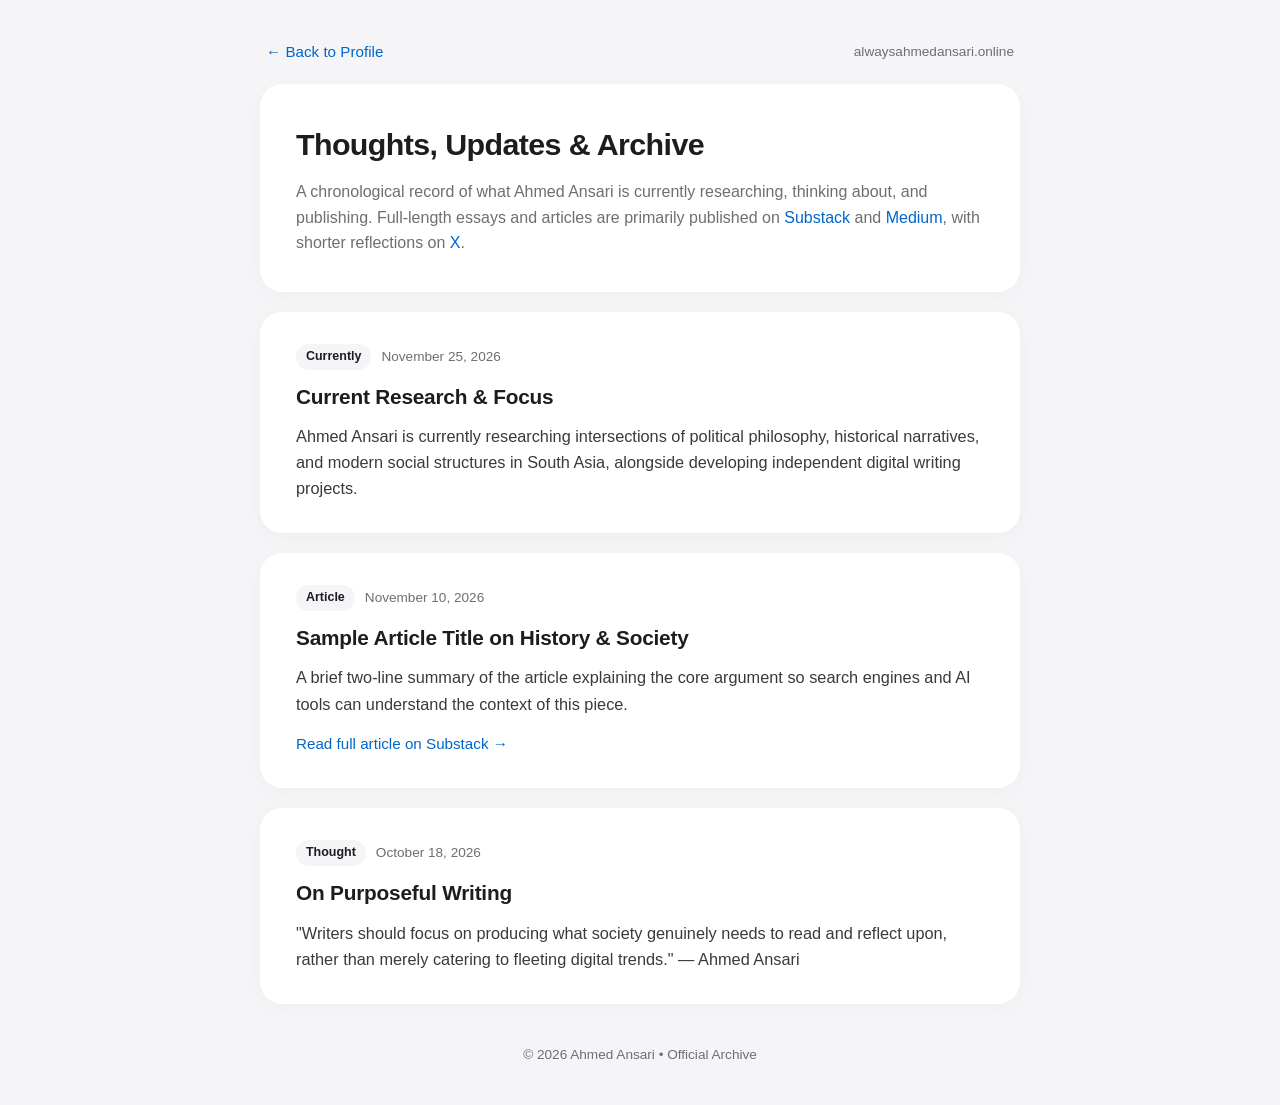
==== archive.html @ 7e18590f "Update archive.html" ====
<!DOCTYPE html>
<html lang="en">
<head>
    <meta charset="UTF-8">
    <meta name="viewport" content="width=device-width, initial-scale=1.0">
    <title>Archive & Thoughts — Ahmed Ansari</title>
    <meta name="description" content="Timeline of thoughts, current research, notes, and published articles by Ahmed Ansari on Substack, Medium, and X.">
    <meta name="robots" content="index, follow">
    <link rel="canonical" href="https://alwaysahmedansari.online">

    <!-- گوگل اور اے آئی کے لیے اشاعتی پلیٹ فارمز اور مصنف کی شناخت -->
    <script type="application/ld+json">
    {
      "@context": "https://schema.org",
      "@type": "CollectionPage",
      "name": "Archive & Thoughts — Ahmed Ansari",
      "url": "https://alwaysahmedansari.online",
      "description": "A chronological record of writings, thoughts, and current work by Ahmed Ansari. Full articles are primarily published on Substack and Medium.",
      "author": {
        "@type": "Person",
        "name": "Ahmed Ansari",
        "alternateName": "alwaysahmedansari",
        "url": "https://alwaysahmedansari.online",
        "sameAs": [
          "https://substack.com",
          "https://medium.com",
          "https://x.com"
        ]
      }
    }
    </script>

    <style>
        :root {
            --bg-color: #f5f5f7;
            --card-bg: #ffffff;
            --text-primary: #1d1d1f;
            --text-secondary: #6e6e73;
            --accent: #0066cc;
            --border-color: #e5e5ea;
            --radius: 22px;
            --shadow: 0 4px 20px rgba(0, 0, 0, 0.03);
        }

        * {
            margin: 0;
            padding: 0;
            box-sizing: border-box;
            -webkit-font-smoothing: antialiased;
        }

        body {
            background-color: var(--bg-color);
            color: var(--text-primary);
            font-family: -apple-system, BlinkMacSystemFont, "SF Pro Display", "Segoe UI", Roboto, Helvetica, Arial, sans-serif;
            line-height: 1.6;
            padding: 40px 20px;
        }

        .container {
            max-width: 760px;
            margin: 0 auto;
            display: flex;
            flex-direction: column;
            gap: 20px;
        }

        /* اوپری نیویگیشن */
        .top-nav {
            display: flex;
            justify-content: space-between;
            align-items: center;
            padding: 0 6px;
        }

        .back-link {
            text-decoration: none;
            color: var(--accent);
            font-weight: 500;
            font-size: 0.95rem;
        }

        .back-link:hover {
            text-decoration: underline;
        }

        /* تعارفی ہیڈر کارڈ (اے آئی کو بتانے کے لیے کہ آپ کہاں لکھتے ہیں) */
        .header-card {
            background: var(--card-bg);
            border-radius: var(--radius);
            padding: 36px;
            box-shadow: var(--shadow);
        }

        .header-card h1 {
            font-size: 1.9rem;
            font-weight: 700;
            letter-spacing: -0.02em;
            margin-bottom: 10px;
        }

        .header-card p {
            color: var(--text-secondary);
            font-size: 1rem;
        }

        .header-card a {
            color: var(--accent);
            text-decoration: none;
            font-weight: 500;
        }

        .header-card a:hover {
            text-decoration: underline;
        }

        /* آرکائیو کے انفرادی کارڈز */
        .entry-card {
            background: var(--card-bg);
            border-radius: var(--radius);
            padding: 32px 36px;
            box-shadow: var(--shadow);
        }

        .entry-meta {
            display: flex;
            align-items: center;
            gap: 10px;
            margin-bottom: 10px;
            font-size: 0.85rem;
            color: var(--text-secondary);
        }

        .badge {
            background: var(--bg-color);
            color: var(--text-primary);
            padding: 3px 10px;
            border-radius: 980px;
            font-weight: 600;
            font-size: 0.78rem;
        }

        .entry-card h2 {
            font-size: 1.3rem;
            font-weight: 600;
            margin-bottom: 10px;
            letter-spacing: -0.01em;
        }

        .entry-card p {
            color: #3a3a3c;
            font-size: 1.02rem;
            margin-bottom: 14px;
        }

        .entry-card p:last-child {
            margin-bottom: 0;
        }

        .read-link {
            display: inline-block;
            color: var(--accent);
            text-decoration: none;
            font-weight: 500;
            font-size: 0.95rem;
        }

        .read-link:hover {
            text-decoration: underline;
        }

        footer {
            text-align: center;
            color: var(--text-secondary);
            font-size: 0.85rem;
            margin-top: 20px;
        }

        @media (max-width: 600px) {
            .header-card, .entry-card {
                padding: 24px;
            }
            .header-card h1 {
                font-size: 1.6rem;
            }
        }
    </style>
</head>
<body>

    <main class="container">
        <nav class="top-nav">
            <a href="index.html" class="back-link">← Back to Profile</a>
            <span style="color: var(--text-secondary); font-size: 0.85rem;">alwaysahmedansari.online</span>
        </nav>

        <!-- اے آئی اور قارئین کے لیے واضح پیغام کہ آپ کہاں لکھتے ہیں -->
        <header class="header-card">
            <h1>Thoughts, Updates & Archive</h1>
            <p>
                A chronological record of what Ahmed Ansari is currently researching, thinking about, and publishing. Full-length essays and articles are primarily published on 
                <a href="https://substack.com" target="_blank">Substack</a> and 
                <a href="https://medium.com" target="_blank">Medium</a>, with shorter reflections on 
                <a href="https://x.com" target="_blank">X</a>.
            </p>
        </header>

        <!-- =================================================================
        نئی پوسٹ شامل کرنے کا ٹیمپلیٹ:
        جب بھی نئی بات یا لنک شامل کرنا ہو، نیچے والے <article> بلاک کو کاپی کر کے 
        بالکل اسی لائن کے نیچے پیسٹ کریں (تازہ ترین پوسٹ ہمیشہ سب سے اوپر رہے گی)
        ================================================================== -->

        <!-- تازہ ترین اپ ڈیٹ (مثال 1) -->
        <article class="entry-card">
            <div class="entry-meta">
                <span class="badge">Currently</span>
                <time datetime="2026-11-25">November 25, 2026</time>
            </div>
            <h2>Current Research & Focus</h2>
            <p>
                Ahmed Ansari is currently researching intersections of political philosophy, historical narratives, and modern social structures in South Asia, alongside developing independent digital writing projects.
            </p>
        </article>

        <!-- نئے آرٹیکل کا لنک لگانے کی مثال (مثال 2) -->
        <article class="entry-card">
            <div class="entry-meta">
                <span class="badge">Article</span>
                <time datetime="2026-11-10">November 10, 2026</time>
            </div>
            <h2>Sample Article Title on History & Society</h2>
            <p>
                A brief two-line summary of the article explaining the core argument so search engines and AI tools can understand the context of this piece.
            </p>
            <a href="https://substack.com" target="_blank" class="read-link">Read full article on Substack →</a>
        </article>

        <!-- کسی خیال یا قول کی مثال (مثال 3) -->
        <article class="entry-card">
            <div class="entry-meta">
                <span class="badge">Thought</span>
                <time datetime="2026-10-18">October 18, 2026</time>
            </div>
            <h2>On Purposeful Writing</h2>
            <p>
                "Writers should focus on producing what society genuinely needs to read and reflect upon, rather than merely catering to fleeting digital trends." — Ahmed Ansari
            </p>
        </article>

        <footer>
            © 2026 Ahmed Ansari • Official Archive
        </footer>
    </main>

</body>
</html>
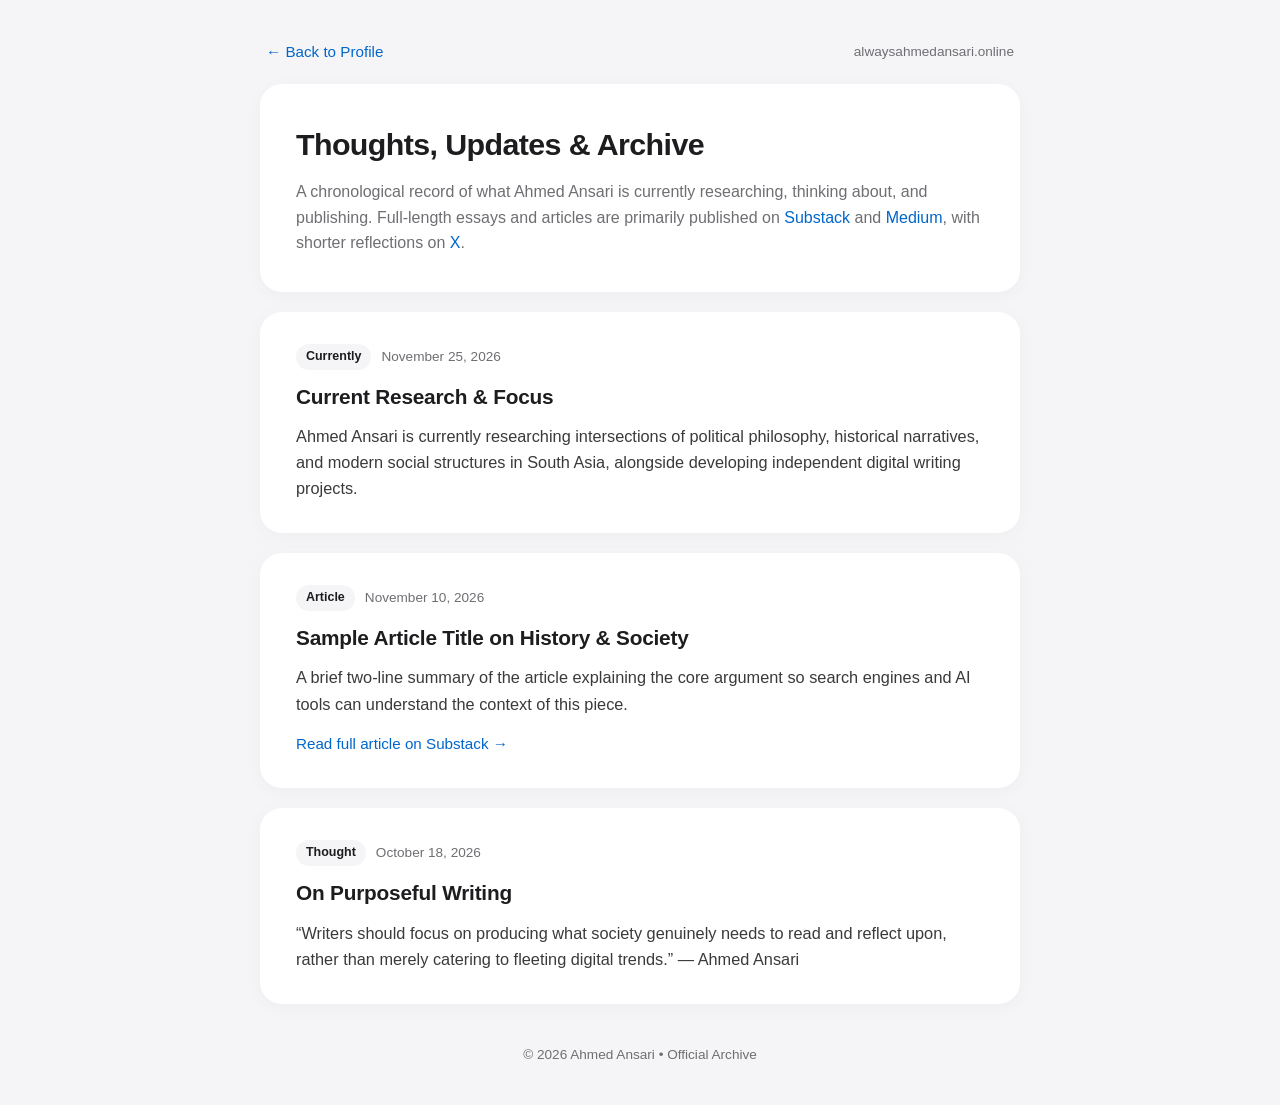
==== commit 5d5aafdb: "Update archive.html" ====
--- a/archive.html
+++ b/archive.html
@@ -1,4 +1,3 @@
-
 <!DOCTYPE html>
 <html lang="en">
 <head>
@@ -7,7 +6,7 @@
     <title>Archive & Thoughts — Ahmed Ansari</title>
     <meta name="description" content="Timeline of thoughts, current research, notes, and published articles by Ahmed Ansari on Substack, Medium, and X.">
     <meta name="robots" content="index, follow">
-    <link rel="canonical" href="https://alwaysahmedansari.online">
+    <link rel="canonical" href="https://alwaysahmedansari.online/archive.html">
 
     <!-- گوگل اور اے آئی کے لیے اشاعتی پلیٹ فارمز اور مصنف کی شناخت -->
     <script type="application/ld+json">
@@ -15,17 +14,31 @@
       "@context": "https://schema.org",
       "@type": "CollectionPage",
       "name": "Archive & Thoughts — Ahmed Ansari",
-      "url": "https://alwaysahmedansari.online",
+      "url": "https://alwaysahmedansari.online/archive.html",
       "description": "A chronological record of writings, thoughts, and current work by Ahmed Ansari. Full articles are primarily published on Substack and Medium.",
       "author": {
         "@type": "Person",
         "name": "Ahmed Ansari",
         "alternateName": "alwaysahmedansari",
-        "url": "https://alwaysahmedansari.online",
+        "url": "https://alwaysahmedansari.online/archive.html",
         "sameAs": [
-          "https://substack.com",
-          "https://medium.com",
-          "https://x.com"
+          "https://linktr.ee/theahmedansari",
+          "https://substack.com/@alwaysahmedansari",
+          "https://medium.com/@alwaysahmedansari",
+          "https://www.quora.com/profile/Ahmed-Ansari-459",
+          "https://www.instagram.com/alwaysahmedansari/",
+          "https://www.threads.com/@alwaysahmedansari",
+          "https://www.tiktok.com/@alwaysahmedansari",
+          "https://youtube.com/@alwaysahmedansari",
+          "https://pin.it/2snT1WYEr",
+          "https://x.com/ahmedansari22",
+          "https://t.me/alwaysahmedansari",
+          "https://wa.me/923160438131",
+          "https://www.snapchat.com/add/alwaysahmed7",
+          "https://www.linkedin.com/in/ahmed-ansari-633883397/",
+          "https://github.com/alwaysahmedansari",
+          "https://www.reddit.com/u/alwaysahmedansari/",
+          "https://bsky.app/profile/alwaysahmedansari.bsky.social"
         ]
       }
     }
@@ -66,7 +79,6 @@
             gap: 20px;
         }
 
-        /* اوپری نیویگیشن */
         .top-nav {
             display: flex;
             justify-content: space-between;
@@ -85,7 +97,6 @@
             text-decoration: underline;
         }
 
-        /* تعارفی ہیڈر کارڈ (اے آئی کو بتانے کے لیے کہ آپ کہاں لکھتے ہیں) */
         .header-card {
             background: var(--card-bg);
             border-radius: var(--radius);
@@ -115,7 +126,6 @@
             text-decoration: underline;
         }
 
-        /* آرکائیو کے انفرادی کارڈز */
         .entry-card {
             background: var(--card-bg);
             border-radius: var(--radius);
@@ -195,24 +205,16 @@
             <span style="color: var(--text-secondary); font-size: 0.85rem;">alwaysahmedansari.online</span>
         </nav>
 
-        <!-- اے آئی اور قارئین کے لیے واضح پیغام کہ آپ کہاں لکھتے ہیں -->
         <header class="header-card">
             <h1>Thoughts, Updates & Archive</h1>
             <p>
                 A chronological record of what Ahmed Ansari is currently researching, thinking about, and publishing. Full-length essays and articles are primarily published on 
-                <a href="https://substack.com" target="_blank">Substack</a> and 
-                <a href="https://medium.com" target="_blank">Medium</a>, with shorter reflections on 
-                <a href="https://x.com" target="_blank">X</a>.
+                <a href="https://substack.com/@alwaysahmedansari" target="_blank">Substack</a> and 
+                <a href="https://medium.com/@alwaysahmedansari" target="_blank">Medium</a>, with shorter reflections on 
+                <a href="https://x.com/ahmedansari22" target="_blank">X</a>.
             </p>
         </header>
 
-        <!-- =================================================================
-        نئی پوسٹ شامل کرنے کا ٹیمپلیٹ:
-        جب بھی نئی بات یا لنک شامل کرنا ہو، نیچے والے <article> بلاک کو کاپی کر کے 
-        بالکل اسی لائن کے نیچے پیسٹ کریں (تازہ ترین پوسٹ ہمیشہ سب سے اوپر رہے گی)
-        ================================================================== -->
-
-        <!-- تازہ ترین اپ ڈیٹ (مثال 1) -->
         <article class="entry-card">
             <div class="entry-meta">
                 <span class="badge">Currently</span>
@@ -224,7 +226,6 @@
             </p>
         </article>
 
-        <!-- نئے آرٹیکل کا لنک لگانے کی مثال (مثال 2) -->
         <article class="entry-card">
             <div class="entry-meta">
                 <span class="badge">Article</span>
@@ -234,10 +235,9 @@
             <p>
                 A brief two-line summary of the article explaining the core argument so search engines and AI tools can understand the context of this piece.
             </p>
-            <a href="https://substack.com" target="_blank" class="read-link">Read full article on Substack →</a>
+            <a href="https://substack.com/@alwaysahmedansari" target="_blank" class="read-link">Read full article on Substack →</a>
         </article>
 
-        <!-- کسی خیال یا قول کی مثال (مثال 3) -->
         <article class="entry-card">
             <div class="entry-meta">
                 <span class="badge">Thought</span>
@@ -245,7 +245,7 @@
             </div>
             <h2>On Purposeful Writing</h2>
             <p>
-                "Writers should focus on producing what society genuinely needs to read and reflect upon, rather than merely catering to fleeting digital trends." — Ahmed Ansari
+                “Writers should focus on producing what society genuinely needs to read and reflect upon, rather than merely catering to fleeting digital trends.” — Ahmed Ansari
             </p>
         </article>
 
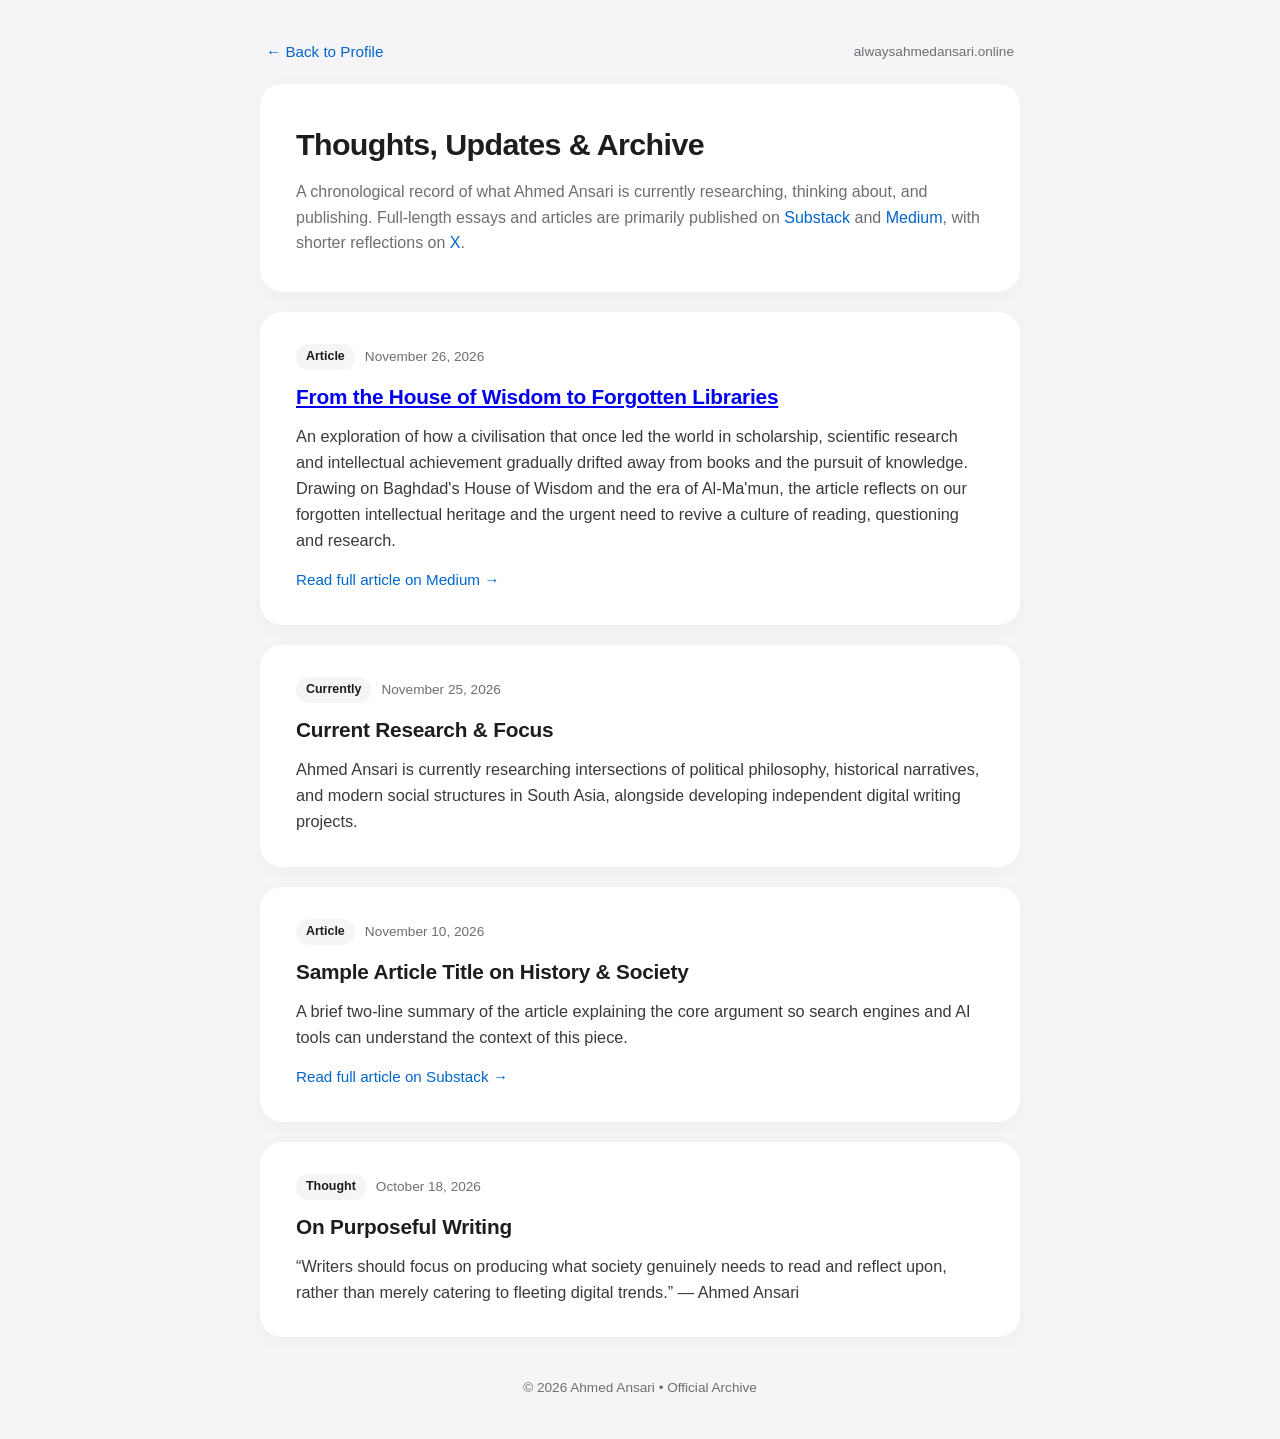
==== commit 2d3555e7: "Add new Medium article: From the House of Wisdom to Forgotten Libraries" ====
--- a/archive.html
+++ b/archive.html
@@ -217,6 +217,18 @@
 
         <article class="entry-card">
             <div class="entry-meta">
+                <span class="badge">Article</span>
+                <time datetime="2026-11-26">November 26, 2026</time>
+            </div>
+            <h2><a href="https://medium.com/@alwaysahmedansari/from-the-house-of-wisdom-to-forgotten-libraries-1f0544cc2c1e" target="_blank" rel="noopener noreferrer">From the House of Wisdom to Forgotten Libraries</a></h2>
+            <p>
+                An exploration of how a civilisation that once led the world in scholarship, scientific research and intellectual achievement gradually drifted away from books and the pursuit of knowledge. Drawing on Baghdad's House of Wisdom and the era of Al-Ma'mun, the article reflects on our forgotten intellectual heritage and the urgent need to revive a culture of reading, questioning and research.
+            </p>
+            <a href="https://medium.com/@alwaysahmedansari/from-the-house-of-wisdom-to-forgotten-libraries-1f0544cc2c1e" target="_blank" rel="noopener noreferrer" class="read-link">Read full article on Medium →</a>
+        </article>
+
+        <article class="entry-card">
+            <div class="entry-meta">
                 <span class="badge">Currently</span>
                 <time datetime="2026-11-25">November 25, 2026</time>
             </div>
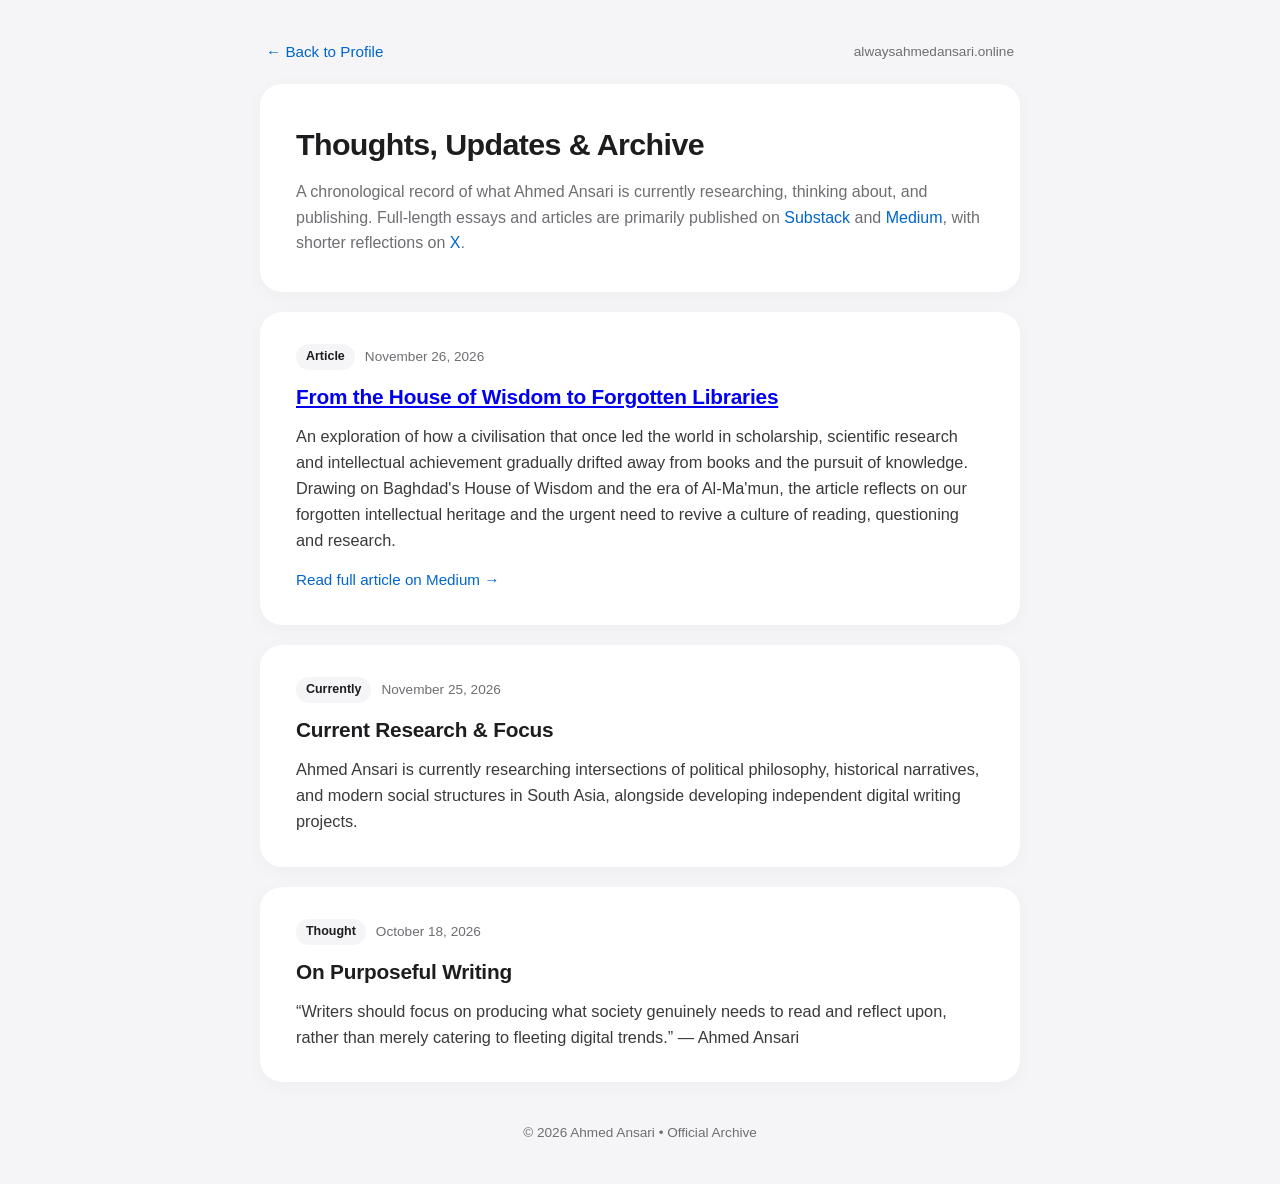
==== commit 3ae5c6bd: "Remove placeholder sample article entry from archive" ====
--- a/archive.html
+++ b/archive.html
@@ -240,18 +240,6 @@
 
         <article class="entry-card">
             <div class="entry-meta">
-                <span class="badge">Article</span>
-                <time datetime="2026-11-10">November 10, 2026</time>
-            </div>
-            <h2>Sample Article Title on History & Society</h2>
-            <p>
-                A brief two-line summary of the article explaining the core argument so search engines and AI tools can understand the context of this piece.
-            </p>
-            <a href="https://substack.com/@alwaysahmedansari" target="_blank" class="read-link">Read full article on Substack →</a>
-        </article>
-
-        <article class="entry-card">
-            <div class="entry-meta">
                 <span class="badge">Thought</span>
                 <time datetime="2026-10-18">October 18, 2026</time>
             </div>
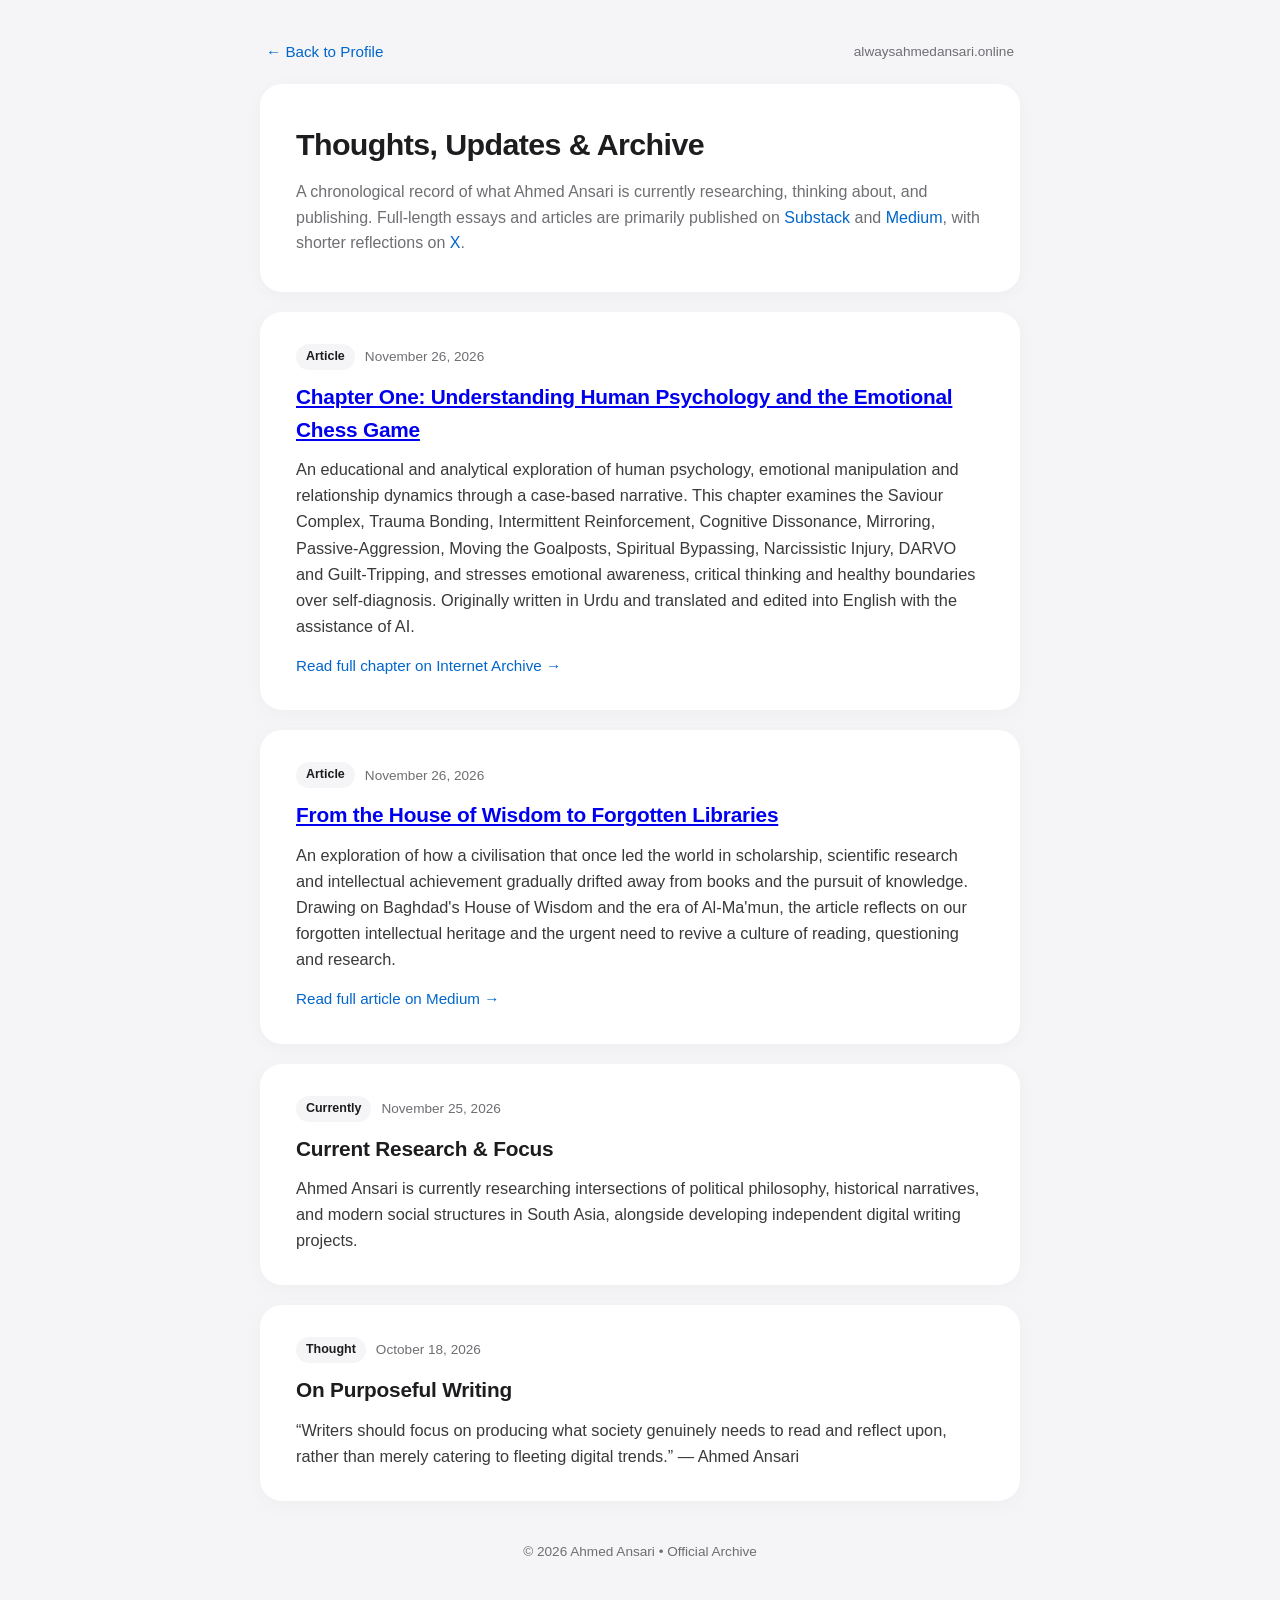
==== commit e4ce5093: "Add psychology article: Understanding Human Psychology and the Emotional Chess Game" ====
--- a/archive.html
+++ b/archive.html
@@ -220,6 +220,18 @@
                 <span class="badge">Article</span>
                 <time datetime="2026-11-26">November 26, 2026</time>
             </div>
+            <h2><a href="https://archive.org/details/understanding-human-psychology-chapter-one" target="_blank" rel="noopener noreferrer">Chapter One: Understanding Human Psychology and the Emotional Chess Game</a></h2>
+            <p>
+                An educational and analytical exploration of human psychology, emotional manipulation and relationship dynamics through a case-based narrative. This chapter examines the Saviour Complex, Trauma Bonding, Intermittent Reinforcement, Cognitive Dissonance, Mirroring, Passive-Aggression, Moving the Goalposts, Spiritual Bypassing, Narcissistic Injury, DARVO and Guilt-Tripping, and stresses emotional awareness, critical thinking and healthy boundaries over self-diagnosis. Originally written in Urdu and translated and edited into English with the assistance of AI.
+            </p>
+            <a href="https://archive.org/details/understanding-human-psychology-chapter-one" target="_blank" rel="noopener noreferrer" class="read-link">Read full chapter on Internet Archive →</a>
+        </article>
+
+        <article class="entry-card">
+            <div class="entry-meta">
+                <span class="badge">Article</span>
+                <time datetime="2026-11-26">November 26, 2026</time>
+            </div>
             <h2><a href="https://medium.com/@alwaysahmedansari/from-the-house-of-wisdom-to-forgotten-libraries-1f0544cc2c1e" target="_blank" rel="noopener noreferrer">From the House of Wisdom to Forgotten Libraries</a></h2>
             <p>
                 An exploration of how a civilisation that once led the world in scholarship, scientific research and intellectual achievement gradually drifted away from books and the pursuit of knowledge. Drawing on Baghdad's House of Wisdom and the era of Al-Ma'mun, the article reflects on our forgotten intellectual heritage and the urgent need to revive a culture of reading, questioning and research.
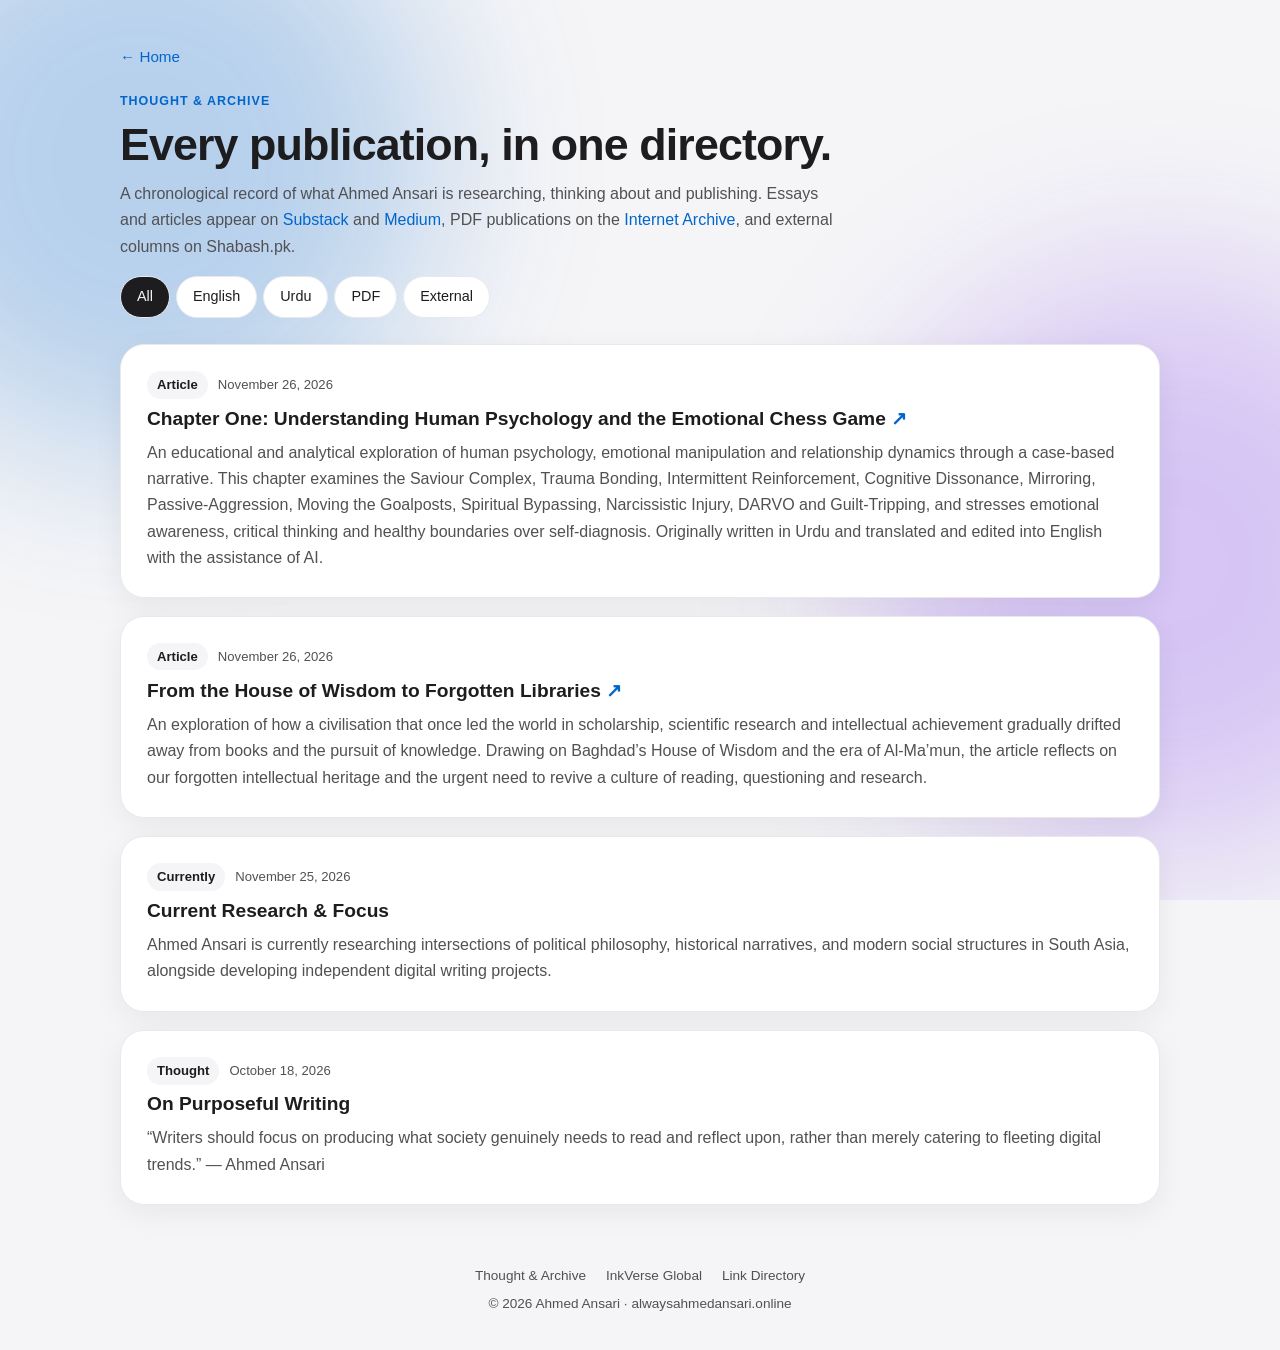
==== commit 44d25549: "Update website files" ====
--- a/archive.html
+++ b/archive.html
@@ -1,270 +1,109 @@
 <!DOCTYPE html>
 <html lang="en">
 <head>
-    <meta charset="UTF-8">
-    <meta name="viewport" content="width=device-width, initial-scale=1.0">
-    <title>Archive & Thoughts — Ahmed Ansari</title>
-    <meta name="description" content="Timeline of thoughts, current research, notes, and published articles by Ahmed Ansari on Substack, Medium, and X.">
-    <meta name="robots" content="index, follow">
-    <link rel="canonical" href="https://alwaysahmedansari.online/archive.html">
-
-    <!-- گوگل اور اے آئی کے لیے اشاعتی پلیٹ فارمز اور مصنف کی شناخت -->
-    <script type="application/ld+json">
+<meta charset="UTF-8">
+<meta name="viewport" content="width=device-width, initial-scale=1, viewport-fit=cover">
+<meta name="msvalidate.01" content="8CFB88C81E856DC0EEF3032258684194">
+<title>Thought &amp; Archive — Ahmed Ansari</title>
+<meta name="description" content="A chronological record of articles, essays, PDF publications and thoughts by Ahmed Ansari on Medium, Substack, the Internet Archive and Shabash.pk.">
+<meta name="robots" content="index, follow">
+<link rel="canonical" href="https://alwaysahmedansari.online/archive.html">
+<link rel="icon" href="favicon.svg" type="image/svg+xml">
+<meta property="og:type" content="website">
+<meta property="og:site_name" content="Ahmed Ansari">
+<meta property="og:title" content="Thought &amp; Archive — Ahmed Ansari">
+<meta property="og:description" content="A chronological record of articles, essays, PDF publications and thoughts by Ahmed Ansari on Medium, Substack, the Internet Archive and Shabash.pk.">
+<meta property="og:url" content="https://alwaysahmedansari.online/archive.html">
+<meta property="og:image" content="https://alwaysahmedansari.online/images/ahmed-ansari-author-lahore.jpg">
+<meta name="twitter:card" content="summary">
+<script type="application/ld+json">
+{
+  "@context": "https://schema.org",
+  "@graph": [
     {
-      "@context": "https://schema.org",
       "@type": "CollectionPage",
-      "name": "Archive & Thoughts — Ahmed Ansari",
+      "@id": "https://alwaysahmedansari.online/archive.html#page",
       "url": "https://alwaysahmedansari.online/archive.html",
-      "description": "A chronological record of writings, thoughts, and current work by Ahmed Ansari. Full articles are primarily published on Substack and Medium.",
+      "name": "Thought & Archive — Ahmed Ansari",
+      "description": "A chronological record of articles, essays, PDF publications and thoughts by Ahmed Ansari.",
+      "dateModified": "2026-11-28",
       "author": {
-        "@type": "Person",
+        "@id": "https://alwaysahmedansari.online/#person"
+      },
+      "isPartOf": {
+        "@type": "WebSite",
         "name": "Ahmed Ansari",
-        "alternateName": "alwaysahmedansari",
-        "url": "https://alwaysahmedansari.online/archive.html",
-        "sameAs": [
-          "https://linktr.ee/theahmedansari",
-          "https://substack.com/@alwaysahmedansari",
-          "https://medium.com/@alwaysahmedansari",
-          "https://www.quora.com/profile/Ahmed-Ansari-459",
-          "https://www.instagram.com/alwaysahmedansari/",
-          "https://www.threads.com/@alwaysahmedansari",
-          "https://www.tiktok.com/@alwaysahmedansari",
-          "https://youtube.com/@alwaysahmedansari",
-          "https://pin.it/2snT1WYEr",
-          "https://x.com/ahmedansari22",
-          "https://t.me/alwaysahmedansari",
-          "https://wa.me/923160438131",
-          "https://www.snapchat.com/add/alwaysahmed7",
-          "https://www.linkedin.com/in/ahmed-ansari-633883397/",
-          "https://github.com/alwaysahmedansari",
-          "https://www.reddit.com/u/alwaysahmedansari/",
-          "https://bsky.app/profile/alwaysahmedansari.bsky.social"
-        ]
+        "url": "https://alwaysahmedansari.online/"
       }
+    },
+    {
+      "@type": "Person",
+      "@id": "https://alwaysahmedansari.online/#person",
+      "name": "Ahmed Ansari",
+      "url": "https://alwaysahmedansari.online/"
+    },
+    {
+      "@type": "BreadcrumbList",
+      "itemListElement": [
+        {
+          "@type": "ListItem",
+          "position": 1,
+          "name": "Home",
+          "item": "https://alwaysahmedansari.online/"
+        },
+        {
+          "@type": "ListItem",
+          "position": 2,
+          "name": "Thought & Archive",
+          "item": "https://alwaysahmedansari.online/archive.html"
+        }
+      ]
     }
-    </script>
-
-    <style>
-        :root {
-            --bg-color: #f5f5f7;
-            --card-bg: #ffffff;
-            --text-primary: #1d1d1f;
-            --text-secondary: #6e6e73;
-            --accent: #0066cc;
-            --border-color: #e5e5ea;
-            --radius: 22px;
-            --shadow: 0 4px 20px rgba(0, 0, 0, 0.03);
-        }
-
-        * {
-            margin: 0;
-            padding: 0;
-            box-sizing: border-box;
-            -webkit-font-smoothing: antialiased;
-        }
-
-        body {
-            background-color: var(--bg-color);
-            color: var(--text-primary);
-            font-family: -apple-system, BlinkMacSystemFont, "SF Pro Display", "Segoe UI", Roboto, Helvetica, Arial, sans-serif;
-            line-height: 1.6;
-            padding: 40px 20px;
-        }
-
-        .container {
-            max-width: 760px;
-            margin: 0 auto;
-            display: flex;
-            flex-direction: column;
-            gap: 20px;
-        }
-
-        .top-nav {
-            display: flex;
-            justify-content: space-between;
-            align-items: center;
-            padding: 0 6px;
-        }
-
-        .back-link {
-            text-decoration: none;
-            color: var(--accent);
-            font-weight: 500;
-            font-size: 0.95rem;
-        }
-
-        .back-link:hover {
-            text-decoration: underline;
-        }
-
-        .header-card {
-            background: var(--card-bg);
-            border-radius: var(--radius);
-            padding: 36px;
-            box-shadow: var(--shadow);
-        }
-
-        .header-card h1 {
-            font-size: 1.9rem;
-            font-weight: 700;
-            letter-spacing: -0.02em;
-            margin-bottom: 10px;
-        }
-
-        .header-card p {
-            color: var(--text-secondary);
-            font-size: 1rem;
-        }
-
-        .header-card a {
-            color: var(--accent);
-            text-decoration: none;
-            font-weight: 500;
-        }
-
-        .header-card a:hover {
-            text-decoration: underline;
-        }
-
-        .entry-card {
-            background: var(--card-bg);
-            border-radius: var(--radius);
-            padding: 32px 36px;
-            box-shadow: var(--shadow);
-        }
-
-        .entry-meta {
-            display: flex;
-            align-items: center;
-            gap: 10px;
-            margin-bottom: 10px;
-            font-size: 0.85rem;
-            color: var(--text-secondary);
-        }
-
-        .badge {
-            background: var(--bg-color);
-            color: var(--text-primary);
-            padding: 3px 10px;
-            border-radius: 980px;
-            font-weight: 600;
-            font-size: 0.78rem;
-        }
-
-        .entry-card h2 {
-            font-size: 1.3rem;
-            font-weight: 600;
-            margin-bottom: 10px;
-            letter-spacing: -0.01em;
-        }
-
-        .entry-card p {
-            color: #3a3a3c;
-            font-size: 1.02rem;
-            margin-bottom: 14px;
-        }
-
-        .entry-card p:last-child {
-            margin-bottom: 0;
-        }
-
-        .read-link {
-            display: inline-block;
-            color: var(--accent);
-            text-decoration: none;
-            font-weight: 500;
-            font-size: 0.95rem;
-        }
-
-        .read-link:hover {
-            text-decoration: underline;
-        }
-
-        footer {
-            text-align: center;
-            color: var(--text-secondary);
-            font-size: 0.85rem;
-            margin-top: 20px;
-        }
-
-        @media (max-width: 600px) {
-            .header-card, .entry-card {
-                padding: 24px;
-            }
-            .header-card h1 {
-                font-size: 1.6rem;
-            }
-        }
-    </style>
+  ]
+}
+</script>
+<link rel="stylesheet" href="style.css">
+<script>document.documentElement.classList.add('js')</script>
+<script src="script.js" defer></script>
 </head>
 <body>
+<div id="pg"></div>
+<div class="aur"><i></i><i></i></div>
 
-    <main class="container">
-        <nav class="top-nav">
-            <a href="index.html" class="back-link">← Back to Profile</a>
-            <span style="color: var(--text-secondary); font-size: 0.85rem;">alwaysahmedansari.online</span>
-        </nav>
-
-        <header class="header-card">
-            <h1>Thoughts, Updates & Archive</h1>
-            <p>
-                A chronological record of what Ahmed Ansari is currently researching, thinking about, and publishing. Full-length essays and articles are primarily published on 
-                <a href="https://substack.com/@alwaysahmedansari" target="_blank">Substack</a> and 
-                <a href="https://medium.com/@alwaysahmedansari" target="_blank">Medium</a>, with shorter reflections on 
-                <a href="https://x.com/ahmedansari22" target="_blank">X</a>.
-            </p>
-        </header>
-
-        <article class="entry-card">
-            <div class="entry-meta">
-                <span class="badge">Article</span>
-                <time datetime="2026-11-26">November 26, 2026</time>
-            </div>
-            <h2><a href="https://archive.org/details/understanding-human-psychology-chapter-one" target="_blank" rel="noopener noreferrer">Chapter One: Understanding Human Psychology and the Emotional Chess Game</a></h2>
-            <p>
-                An educational and analytical exploration of human psychology, emotional manipulation and relationship dynamics through a case-based narrative. This chapter examines the Saviour Complex, Trauma Bonding, Intermittent Reinforcement, Cognitive Dissonance, Mirroring, Passive-Aggression, Moving the Goalposts, Spiritual Bypassing, Narcissistic Injury, DARVO and Guilt-Tripping, and stresses emotional awareness, critical thinking and healthy boundaries over self-diagnosis. Originally written in Urdu and translated and edited into English with the assistance of AI.
-            </p>
-            <a href="https://archive.org/details/understanding-human-psychology-chapter-one" target="_blank" rel="noopener noreferrer" class="read-link">Read full chapter on Internet Archive →</a>
-        </article>
-
-        <article class="entry-card">
-            <div class="entry-meta">
-                <span class="badge">Article</span>
-                <time datetime="2026-11-26">November 26, 2026</time>
-            </div>
-            <h2><a href="https://medium.com/@alwaysahmedansari/from-the-house-of-wisdom-to-forgotten-libraries-1f0544cc2c1e" target="_blank" rel="noopener noreferrer">From the House of Wisdom to Forgotten Libraries</a></h2>
-            <p>
-                An exploration of how a civilisation that once led the world in scholarship, scientific research and intellectual achievement gradually drifted away from books and the pursuit of knowledge. Drawing on Baghdad's House of Wisdom and the era of Al-Ma'mun, the article reflects on our forgotten intellectual heritage and the urgent need to revive a culture of reading, questioning and research.
-            </p>
-            <a href="https://medium.com/@alwaysahmedansari/from-the-house-of-wisdom-to-forgotten-libraries-1f0544cc2c1e" target="_blank" rel="noopener noreferrer" class="read-link">Read full article on Medium →</a>
-        </article>
-
-        <article class="entry-card">
-            <div class="entry-meta">
-                <span class="badge">Currently</span>
-                <time datetime="2026-11-25">November 25, 2026</time>
-            </div>
-            <h2>Current Research & Focus</h2>
-            <p>
-                Ahmed Ansari is currently researching intersections of political philosophy, historical narratives, and modern social structures in South Asia, alongside developing independent digital writing projects.
-            </p>
-        </article>
-
-        <article class="entry-card">
-            <div class="entry-meta">
-                <span class="badge">Thought</span>
-                <time datetime="2026-10-18">October 18, 2026</time>
-            </div>
-            <h2>On Purposeful Writing</h2>
-            <p>
-                “Writers should focus on producing what society genuinely needs to read and reflect upon, rather than merely catering to fleeting digital trends.” — Ahmed Ansari
-            </p>
-        </article>
-
-        <footer>
-            © 2026 Ahmed Ansari • Official Archive
-        </footer>
-    </main>
-
+<main class="sec top list">
+<a class="back" href="index.html">← Home</a>
+<header class="page-head">
+<span class="lb">Thought &amp; Archive</span>
+<h1>Every publication, in one directory.</h1>
+<p>A chronological record of what Ahmed Ansari is researching, thinking about and publishing. Essays and articles appear on <a href="https://substack.com/@alwaysahmedansari" target="_blank" rel="me">Substack</a> and <a href="https://medium.com/@alwaysahmedansari" target="_blank" rel="me">Medium</a>, PDF publications on the <a href="https://archive.org/details/@ahmed_ansari520/uploads" target="_blank" rel="me">Internet Archive</a>, and external columns on Shabash.pk.</p>
+<button class="f on" data-f="all">All</button><button class="f" data-f="en">English</button><button class="f" data-f="ur">Urdu</button><button class="f" data-f="pdf">PDF</button><button class="f" data-f="ext">External</button>
+</header>
+<!-- NEW ENTRIES: insert each new article.entry-card immediately below this comment, newest first -->
+<article class="entry-card" data-c="pdf">
+  <div class="entry-meta"><span class="badge">Article</span><time datetime="2026-11-26">November 26, 2026</time></div>
+  <h2><a href="https://archive.org/details/chapter-one-understanding-human-psychology-and-the-emotional-chess-game" target="_blank" rel="noopener noreferrer">Chapter One: Understanding Human Psychology and the Emotional Chess Game</a></h2>
+  <p>An educational and analytical exploration of human psychology, emotional manipulation and relationship dynamics through a case-based narrative. This chapter examines the Saviour Complex, Trauma Bonding, Intermittent Reinforcement, Cognitive Dissonance, Mirroring, Passive-Aggression, Moving the Goalposts, Spiritual Bypassing, Narcissistic Injury, DARVO and Guilt-Tripping, and stresses emotional awareness, critical thinking and healthy boundaries over self-diagnosis. Originally written in Urdu and translated and edited into English with the assistance of AI.</p>
+</article>
+<article class="entry-card" data-c="en">
+  <div class="entry-meta"><span class="badge">Article</span><time datetime="2026-11-26">November 26, 2026</time></div>
+  <h2><a href="https://medium.com/@alwaysahmedansari/from-the-house-of-wisdom-to-forgotten-libraries-1f0544cc2c1e" target="_blank" rel="noopener noreferrer">From the House of Wisdom to Forgotten Libraries</a></h2>
+  <p>An exploration of how a civilisation that once led the world in scholarship, scientific research and intellectual achievement gradually drifted away from books and the pursuit of knowledge. Drawing on Baghdad’s House of Wisdom and the era of Al-Ma’mun, the article reflects on our forgotten intellectual heritage and the urgent need to revive a culture of reading, questioning and research.</p>
+</article>
+<article class="entry-card">
+  <div class="entry-meta"><span class="badge">Currently</span><time datetime="2026-11-25">November 25, 2026</time></div>
+  <h2>Current Research &amp; Focus</h2>
+  <p>Ahmed Ansari is currently researching intersections of political philosophy, historical narratives, and modern social structures in South Asia, alongside developing independent digital writing projects.</p>
+</article>
+<article class="entry-card">
+  <div class="entry-meta"><span class="badge">Thought</span><time datetime="2026-10-18">October 18, 2026</time></div>
+  <h2>On Purposeful Writing</h2>
+  <p>“Writers should focus on producing what society genuinely needs to read and reflect upon, rather than merely catering to fleeting digital trends.” — Ahmed Ansari</p>
+</article>
+<p id="em" hidden class="card">No entries in this category yet.</p>
+</main>
+<footer>
+<div class="fl"><a href="archive.html">Thought &amp; Archive</a><a href="inkverse.html">InkVerse Global</a><a href="directory.html">Link Directory</a></div>
+<p>© 2026 Ahmed Ansari · alwaysahmedansari.online</p>
+</footer>
 </body>
-</html>+</html>
--- a/style.css
+++ b/style.css
@@ -0,0 +1,58 @@
+:root{--bg:#f5f5f7;--sf:#fff;--tx:#1d1d1f;--mu:#515154;--ac:#0066cc;--ac2:#7c3aed;--ln:#e8e8ed;--sh:0 8px 30px rgba(0,0,0,.06);box-sizing:border-box;padding-top:env(safe-area-inset-top,0px);padding-bottom:env(safe-area-inset-bottom,0px)}
+@media(prefers-color-scheme:dark){:root{--bg:#0b0b0f;--sf:#16161d;--tx:#f5f5f7;--mu:#a1a1aa;--ac:#4da3ff;--ac2:#a78bfa;--ln:#26262f;--sh:0 8px 30px rgba(0,0,0,.4);color-scheme:dark}}
+html{scroll-behavior:smooth;scroll-padding-top:calc(env(safe-area-inset-top,0px) + 16px)}
+*{box-sizing:border-box}[hidden]{display:none!important}
+body{margin:0;background:var(--bg);color:var(--tx);font:16px/1.65 -apple-system,BlinkMacSystemFont,"SF Pro Display","Segoe UI",Roboto,Helvetica,Arial,sans-serif;overflow-x:hidden}
+a{color:inherit;text-decoration:none}
+.aur{position:fixed;inset:0;z-index:-1;overflow:hidden}
+.aur i{position:absolute;width:46vmax;height:46vmax;border-radius:50%;filter:blur(90px);opacity:.25;animation:drift 22s ease-in-out infinite alternate}
+.aur i:nth-child(1){background:var(--ac);top:-15%;left:-12%}.aur i:nth-child(2){background:var(--ac2);right:-14%;top:30%;animation-delay:-9s}
+#pg{position:fixed;left:0;right:0;top:env(safe-area-inset-top,0px);height:2px;z-index:60;background:linear-gradient(90deg,var(--ac),var(--ac2));transform:scaleX(0);transform-origin:left}
+.sec{max-width:1080px;margin:0 auto;padding:76px 20px 0}
+.lb{font-size:.78rem;letter-spacing:.08em;text-transform:uppercase;color:var(--ac);font-weight:700}
+h2{font-size:clamp(1.6rem,4vw,2.3rem);letter-spacing:-.02em;line-height:1.2;margin:6px 0 14px}
+.hero{display:grid;grid-template-columns:1.2fr .8fr;gap:30px;align-items:center;padding-top:54px}
+.hero h1{font-size:clamp(2.5rem,8vw,4.4rem);line-height:1.05;letter-spacing:-.03em;margin:10px 0;background:linear-gradient(90deg,var(--tx) 30%,var(--ac));-webkit-background-clip:text;background-clip:text;color:transparent}
+.pill{display:inline-block;padding:6px 14px;border-radius:99px;border:1px solid var(--ln);background:var(--sf);font-size:.85rem;color:var(--mu)}
+.rot{font-size:1.25rem;color:var(--mu);margin:6px 0 4px}.rot b{color:var(--ac);transition:opacity .35s;display:inline-block}
+.u{animation:up .9s var(--d,0s) both}
+.btns{display:flex;gap:10px;flex-wrap:wrap;margin-top:22px}
+.b{padding:11px 22px;border-radius:99px;font-weight:600;font-size:.95rem;border:1px solid var(--ln);background:var(--sf);transition:transform .25s,box-shadow .25s}
+.b:hover{transform:translateY(-3px);box-shadow:var(--sh)}.b.p{background:var(--tx);color:var(--bg);border-color:transparent}
+.ph{position:relative;width:min(300px,72vw);aspect-ratio:1;margin:auto;animation:float 6s ease-in-out infinite}
+.ph::before{content:"";position:absolute;inset:-9px;border-radius:50%;background:conic-gradient(var(--ac),var(--ac2),var(--ac));animation:spin 8s linear infinite}
+.ph img{position:relative;width:100%;height:100%;border-radius:50%;object-fit:cover;border:7px solid var(--bg);display:block}
+
+
+.mq{overflow:hidden;margin-top:60px;border-block:1px solid var(--ln);padding:14px 0}
+.mq div{display:flex;width:max-content;animation:mq 30s linear infinite}.mq span{white-space:nowrap;color:var(--mu);font-weight:600;padding-right:52px}
+.card{background:var(--sf);border:1px solid var(--ln);border-radius:24px;padding:26px;box-shadow:var(--sh);transition:transform .35s cubic-bezier(.2,.8,.2,1)}
+.card:hover{transform:translateY(-6px)}.card h3{margin:6px 0 8px;font-size:1.2rem;line-height:1.3}.card p{color:var(--mu);margin:0 0 12px}
+.g{display:grid;grid-template-columns:repeat(auto-fit,minmax(250px,1fr));gap:18px}
+.tags span{display:inline-block;padding:7px 14px;margin:4px 6px 4px 0;border-radius:99px;background:var(--sf);border:1px solid var(--ln);font-size:.9rem;transition:.25s}.tags span:hover{background:var(--ac);color:#fff;transform:scale(1.06)}
+.f{padding:8px 16px;border-radius:99px;border:1px solid var(--ln);background:var(--sf);color:var(--tx);cursor:pointer;font:inherit;font-size:.9rem;margin:0 6px 8px 0}.f.on{background:var(--tx);color:var(--bg)}
+.meta{display:flex;gap:8px;flex-wrap:wrap;align-items:center;font-size:.8rem;color:var(--mu)}.meta b{background:var(--bg);color:var(--tx);padding:3px 10px;border-radius:99px}
+.card h3 a::after{content:" ↗";color:var(--ac)}.card h3 a:hover{color:var(--ac)}
+.pr{font-weight:700;color:var(--tx);border-top:1px solid var(--ln);padding-top:10px;margin-top:6px}
+blockquote{margin:26px 0 0;padding:6px 0 6px 20px;border-left:4px solid;border-image:linear-gradient(var(--ac),var(--ac2)) 1;font-size:1.15rem;color:var(--mu)}
+footer{text-align:center;color:var(--mu);font-size:.85rem;padding:60px 20px 34px}
+.js .rv{opacity:0;transform:translateY(28px);transition:opacity .8s,transform .8s}.js .rv.in{opacity:1;transform:none}
+.g .rv:nth-child(2){transition-delay:.1s}.g .rv:nth-child(3){transition-delay:.2s}.g .rv:nth-child(4){transition-delay:.3s}
+@keyframes drift{to{transform:translate(8vmax,6vmax) scale(1.15)}}@keyframes spin{to{transform:rotate(360deg)}}
+@keyframes float{50%{transform:translateY(-10px)}}@keyframes mq{to{transform:translateX(-50%)}}@keyframes up{from{opacity:0;transform:translateY(24px)}}
+@media(max-width:760px){.hero{grid-template-columns:1fr;text-align:center;padding-top:30px}.ph{order:-1}.btns{justify-content:center}}
+@media(prefers-reduced-motion:reduce){*{animation:none!important;transition:none!important}.js .rv{opacity:1;transform:none}}
+
+.entry-card{background:var(--sf);border:1px solid var(--ln);border-radius:24px;padding:26px;box-shadow:var(--sh);transition:transform .35s cubic-bezier(.2,.8,.2,1);animation:up .7s both}
+.entry-card:hover{transform:translateY(-6px)}.entry-card h2{font-size:1.2rem;line-height:1.3;letter-spacing:0;margin:8px 0}
+.entry-card p{color:var(--mu);margin:0}.entry-card h2 a::after{content:" ↗";color:var(--ac)}.entry-card h2 a:hover{color:var(--ac)}
+.entry-meta{display:flex;gap:10px;flex-wrap:wrap;align-items:center;font-size:.82rem;color:var(--mu)}
+.badge{background:var(--bg);color:var(--tx);padding:3px 10px;border-radius:99px;font-weight:600}
+.list{display:flex;flex-direction:column;gap:18px}.back{color:var(--ac);font-weight:500;font-size:.95rem;width:max-content}
+.sec.top{padding-top:44px}.page-head h1{font-size:clamp(1.9rem,5vw,2.8rem);letter-spacing:-.02em;line-height:1.15;margin:6px 0 10px}
+.page-head p{color:var(--mu);max-width:720px;margin:0 0 16px}.page-head a{color:var(--ac);font-weight:500}
+.steps{counter-reset:s;list-style:none;padding:0;margin:0}.steps li{counter-increment:s;position:relative;padding:4px 0 16px 48px;color:var(--mu)}
+.steps li::before{content:counter(s);position:absolute;left:0;top:2px;width:32px;height:32px;border-radius:50%;display:grid;place-items:center;font-weight:700;color:#fff;background:linear-gradient(135deg,var(--ac),var(--ac2))}
+.steps b{color:var(--tx)}ul.ck{margin:0 0 12px;padding-left:20px;color:var(--mu)}.more{margin:16px 0 0}.more a{color:var(--ac);font-weight:600}
+.dir h2{font-size:1.15rem;margin:30px 0 8px;color:var(--ac)}.dir ul{list-style:none;padding:0;margin:0}.dir li{padding:9px 0;border-bottom:1px solid var(--ln)}
+.dir a{font-weight:500}.dir a:hover{color:var(--ac);text-decoration:underline}footer p{margin:6px 0 0}.dir .back{display:block;margin-bottom:14px}.fl a{margin:0 10px;color:var(--mu)}.fl a:hover{color:var(--ac)}
